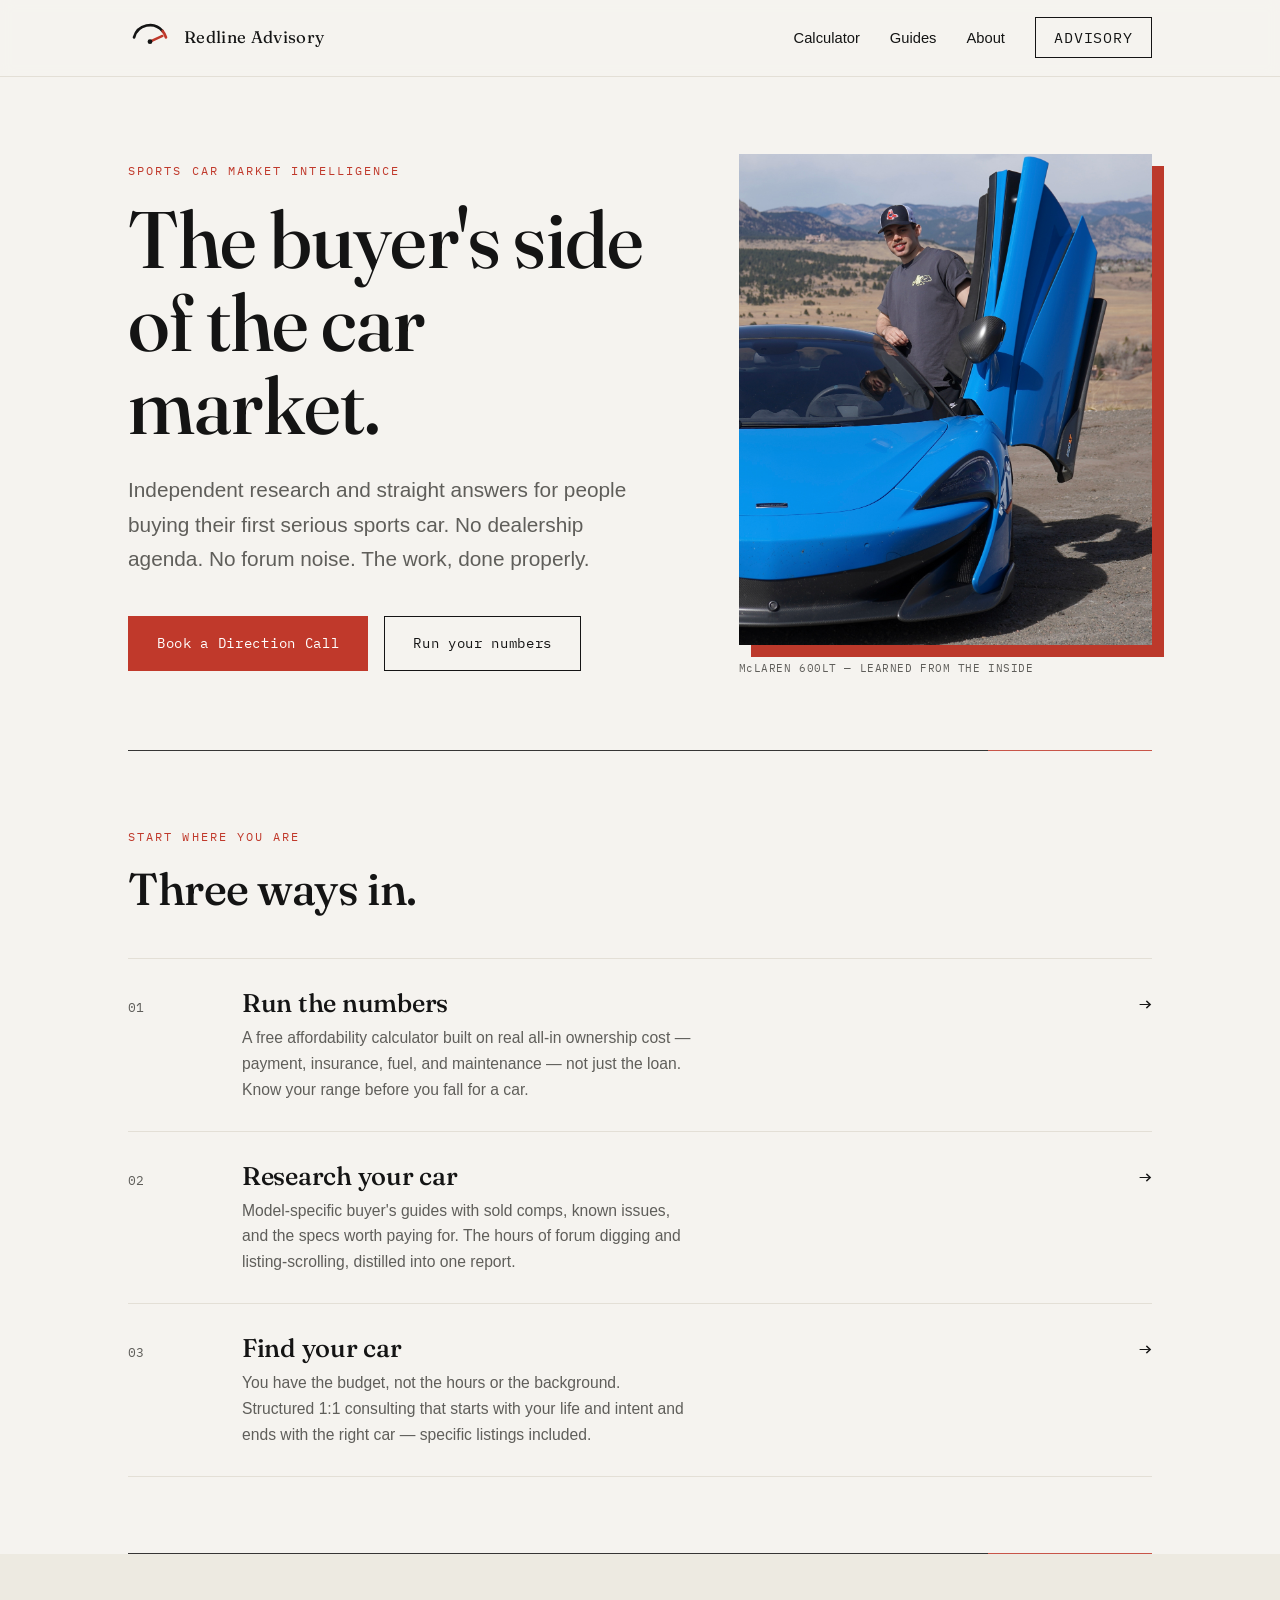
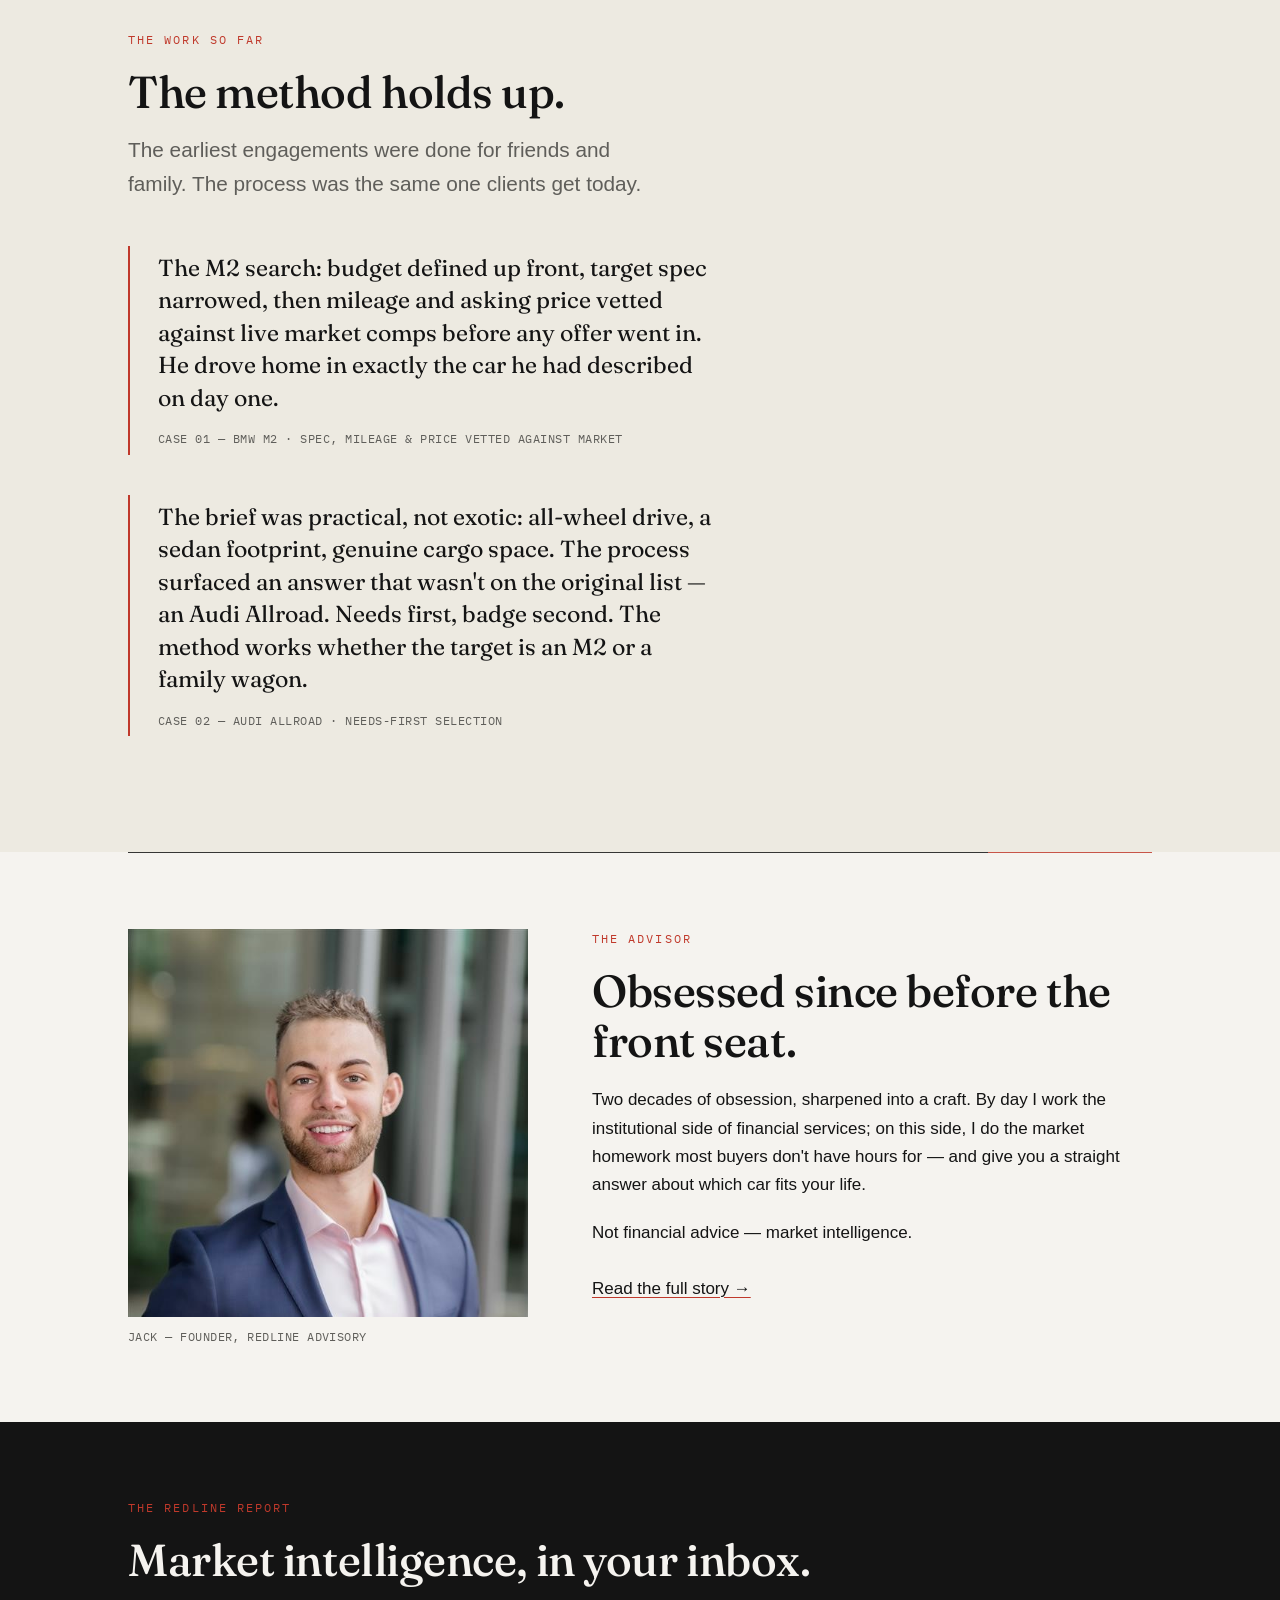
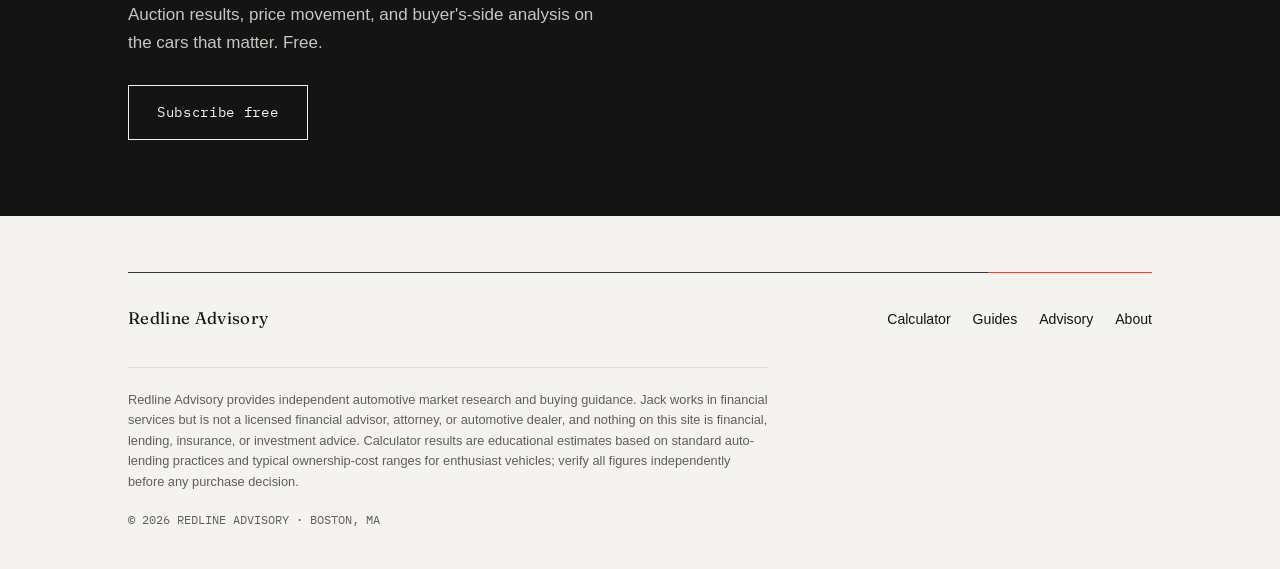
==== index.html @ b706e073 "Add files via upload Initial site — v2" ====
<!DOCTYPE html>
<html lang="en">
<head>
<meta charset="UTF-8">
<meta name="viewport" content="width=device-width, initial-scale=1.0">
<title>Redline Advisory — The buyer's side of the car market</title>
<meta name="description" content="Independent sports car market intelligence, buyer's guides, and 1:1 consulting for people buying their first serious sports car.">
<link rel="preconnect" href="https://fonts.googleapis.com">
<link rel="preconnect" href="https://fonts.gstatic.com" crossorigin>
<link href="https://fonts.googleapis.com/css2?family=Fraunces:opsz,wght@9..144,400;9..144,500;9..144,600&family=IBM+Plex+Mono:wght@400;500&display=swap" rel="stylesheet">
<link rel="stylesheet" href="styles.css">
</head>
<body>

<header class="nav-sticky"><div class="wrap">
  <nav class="nav">
    <a class="nav-logo" href="index.html" aria-label="Redline Advisory home">
      <svg width="44" height="44" viewBox="0 0 48 48" fill="none" xmlns="http://www.w3.org/2000/svg" role="img" aria-hidden="true">
        <path d="M6.6 23.3 A18 18 0 0 1 37.8 16.4" stroke="#141414" stroke-width="3" stroke-linecap="round"/>
        <path d="M37.8 16.4 A18 18 0 0 1 41.4 23.3" stroke="#C0392B" stroke-width="3" stroke-linecap="round"/>
        <line x1="24" y1="28" x2="37.6" y2="21.7" stroke="#C0392B" stroke-width="2.6" stroke-linecap="round"/>
        <circle cx="24" cy="28" r="2.6" fill="#141414"/>
      </svg>
      <span class="nav-wordmark">Redline Advisory</span>
    </a>
    <ul class="nav-links">
      <li class="hide-m"><a href="calculator.html">Calculator</a></li>
      <li class="hide-m"><a href="guides.html">Guides</a></li>
      <li class="hide-m"><a href="about.html">About</a></li>
      <li><a class="nav-cta" href="advisory.html">ADVISORY</a></li>
    </ul>
  </nav>
</div></header>

<main>
  <!-- HERO -->
  <section class="hero wrap">
    <div class="hero-split">
      <div>
        <span class="eyebrow">Sports Car Market Intelligence</span>
        <h1>The buyer's side of the car market.</h1>
        <p class="lede">Independent research and straight answers for people buying their first serious sports car. No dealership agenda. No forum noise. The work, done properly.</p>
        <div class="hero-actions">
          <a class="btn btn-solid" href="advisory.html">Book a Direction Call</a>
          <a class="btn btn-ghost" href="calculator.html">Run your numbers</a>
        </div>
      </div>
      <div class="hero-photo reveal in">
        <img src="images/mclaren-600lt.jpg" alt="Jack at the open door of a McLaren 600LT in the Colorado foothills" fetchpriority="high">
        <p class="photo-cap">McLAREN 600LT &mdash; LEARNED FROM THE INSIDE</p>
      </div>
    </div>
  </section>

  <div class="wrap"><hr class="redline-rule rule-anim"></div>

  <!-- PERSONA DOORS -->
  <section class="section wrap">
    <div class="section-head reveal">
      <span class="eyebrow">Start where you are</span>
      <h2>Three ways in.</h2>
    </div>

    <a class="door reveal" href="calculator.html">
      <span class="door-index">01</span>
      <span>
        <h3>Run the numbers</h3>
        <p>A free affordability calculator built on real all-in ownership cost — payment, insurance, fuel, and maintenance — not just the loan. Know your range before you fall for a car.</p>
      </span>
      <span class="door-arrow" aria-hidden="true">&rarr;</span>
    </a>

    <a class="door reveal" href="guides.html">
      <span class="door-index">02</span>
      <span>
        <h3>Research your car</h3>
        <p>Model-specific buyer's guides with sold comps, known issues, and the specs worth paying for. The hours of forum digging and listing-scrolling, distilled into one report.</p>
      </span>
      <span class="door-arrow" aria-hidden="true">&rarr;</span>
    </a>

    <a class="door reveal" href="advisory.html">
      <span class="door-index">03</span>
      <span>
        <h3>Find your car</h3>
        <p>You have the budget, not the hours or the background. Structured 1:1 consulting that starts with your life and intent and ends with the right car — specific listings included.</p>
      </span>
      <span class="door-arrow" aria-hidden="true">&rarr;</span>
    </a>
  </section>

  <div class="wrap"><hr class="redline-rule rule-anim"></div>

  <!-- PROOF -->
  <section class="section band-alt"><div class="wrap">
    <div class="section-head reveal">
      <span class="eyebrow">The work so far</span>
      <h2>The method holds up.</h2>
      <p class="lede" style="margin-top:16px;">The earliest engagements were done for friends and family. The process was the same one clients get today.</p>
    </div>

    <figure class="case reveal">
      <blockquote>The M2 search: budget defined up front, target spec narrowed, then mileage and asking price vetted against live market comps before any offer went in. He drove home in exactly the car he had described on day one.</blockquote>
      <figcaption>CASE 01 &mdash; BMW M2 &middot; SPEC, MILEAGE &amp; PRICE VETTED AGAINST MARKET</figcaption>
    </figure>

    <figure class="case reveal">
      <blockquote>The brief was practical, not exotic: all-wheel drive, a sedan footprint, genuine cargo space. The process surfaced an answer that wasn't on the original list &mdash; an Audi Allroad. Needs first, badge second. The method works whether the target is an M2 or a family wagon.</blockquote>
      <figcaption>CASE 02 &mdash; AUDI ALLROAD &middot; NEEDS-FIRST SELECTION</figcaption>
    </figure>
  </div></section>

  <div class="wrap"><hr class="redline-rule rule-anim"></div>

  <!-- ABOUT TEASER -->
  <section class="section wrap">
    <div class="about-grid">
      <div class="reveal">
        <img src="images/jack-headshot.jpg" alt="Jack, founder of Redline Advisory" loading="lazy">
        <p class="photo-cap">JACK &mdash; FOUNDER, REDLINE ADVISORY</p>
      </div>
      <div class="about-copy reveal">
        <span class="eyebrow">The advisor</span>
        <h2>Obsessed since before the front seat.</h2>
        <p style="margin-top:20px;">Two decades of obsession, sharpened into a craft. By day I work the institutional side of financial services; on this side, I do the market homework most buyers don't have hours for &mdash; and give you a straight answer about which car fits your life.</p>
        <p>Not financial advice &mdash; market intelligence.</p>
        <p style="margin-top:28px;"><a href="about.html">Read the full story &rarr;</a></p>
      </div>
    </div>
  </section>

  <!-- NEWSLETTER BAND -->
  <section class="news-band">
    <div class="wrap section">
      <span class="eyebrow">The Redline Report</span>
      <h2>Market intelligence, in your inbox.</h2>
      <p style="margin-top:16px;">Auction results, price movement, and buyer's-side analysis on the cars that matter. Free.</p>
      <!-- SWAP: replace href with your Beehiiv subscribe URL -->
      <a class="btn" href="#" data-placeholder="beehiiv">Subscribe free</a>
    </div>
  </section>
</main>

<footer class="wrap">
  <hr class="redline-rule rule-anim">
  <div class="foot-grid">
    <span class="nav-wordmark">Redline Advisory</span>
    <ul class="foot-links">
      <li><a href="calculator.html">Calculator</a></li>
      <li><a href="guides.html">Guides</a></li>
      <li><a href="advisory.html">Advisory</a></li>
      <li><a href="about.html">About</a></li>
    </ul>
  </div>
  <p class="disclaimer">Redline Advisory provides independent automotive market research and buying guidance. Jack works in financial services but is not a licensed financial advisor, attorney, or automotive dealer, and nothing on this site is financial, lending, insurance, or investment advice. Calculator results are educational estimates based on standard auto-lending practices and typical ownership-cost ranges for enthusiast vehicles; verify all figures independently before any purchase decision.</p>
  <p class="copyright">&copy; 2026 REDLINE ADVISORY &middot; BOSTON, MA</p>
</footer>

<script src="site.js"></script>
</body>
</html>
---- styles.css ----
/* ================================================================
   REDLINE ADVISORY — brand system
   Paper #F5F3EF · Ink #141414 · Redline #C0392B · Oxblood #8E2A20
   Graphite #5F5E5A · Hairline #E3DFD6
   Display: Fraunces · Body: system sans · Data: IBM Plex Mono
   Signature: the redline rule — hairline dividers that hit red
   ================================================================ */

:root {
  --paper: #F5F3EF;
  --ink: #141414;
  --red: #C0392B;
  --oxblood: #8E2A20;
  --graphite: #5F5E5A;
  --hairline: #E3DFD6;
  --display: "Fraunces", Georgia, "Times New Roman", serif;
  --body: -apple-system, BlinkMacSystemFont, "Segoe UI", Roboto, Helvetica, Arial, sans-serif;
  --mono: "IBM Plex Mono", "SF Mono", Menlo, Consolas, monospace;
  --max: 1120px;
  --pad: clamp(20px, 4vw, 48px);
}

* { margin: 0; padding: 0; box-sizing: border-box; }

html { scroll-behavior: smooth; }
@media (prefers-reduced-motion: reduce) {
  html { scroll-behavior: auto; }
  .reveal { opacity: 1 !important; transform: none !important; transition: none !important; }
}

body {
  background: var(--paper);
  color: var(--ink);
  font-family: var(--body);
  font-size: 17px;
  line-height: 1.65;
  -webkit-font-smoothing: antialiased;
}

.wrap { max-width: var(--max); margin: 0 auto; padding-left: var(--pad); padding-right: var(--pad); }

/* ---- The redline rule (signature element) ---- */
.redline-rule {
  height: 1px;
  border: 0;
  background: linear-gradient(90deg, var(--ink) 0%, var(--ink) 84%, var(--red) 84%, var(--red) 100%);
  opacity: 0.85;
}

/* ---- Type ---- */
h1, h2, h3 { font-family: var(--display); font-weight: 500; letter-spacing: -0.01em; }
h1 { font-size: clamp(2.6rem, 7vw, 5rem); line-height: 1.04; }
h2 { font-size: clamp(1.8rem, 4vw, 2.8rem); line-height: 1.12; }
h3 { font-size: clamp(1.25rem, 2.4vw, 1.6rem); line-height: 1.25; }

.eyebrow {
  font-family: var(--mono);
  font-size: 0.72rem;
  letter-spacing: 0.18em;
  text-transform: uppercase;
  color: var(--red);
  display: block;
  margin-bottom: 18px;
}

.lede { font-size: clamp(1.05rem, 1.8vw, 1.3rem); color: var(--graphite); max-width: 46ch; }

.mono { font-family: var(--mono); }

a { color: var(--ink); text-decoration-color: var(--red); text-decoration-thickness: 1px; text-underline-offset: 3px; }
a:hover { color: var(--oxblood); }
a:focus-visible, button:focus-visible, input:focus-visible, select:focus-visible {
  outline: 2px solid var(--red); outline-offset: 3px; border-radius: 2px;
}

/* ---- Nav ---- */
.nav {
  display: flex; align-items: center; justify-content: space-between;
  padding-top: 26px; padding-bottom: 26px;
}
.nav-logo { display: flex; align-items: center; gap: 12px; text-decoration: none; }
.nav-logo svg { display: block; }
.nav-wordmark { font-family: var(--display); font-size: 1.05rem; letter-spacing: 0.02em; }
.nav-links { display: flex; align-items: center; gap: clamp(14px, 2.5vw, 30px); list-style: none; }
.nav-links a { text-decoration: none; font-size: 0.92rem; color: var(--ink); }
.nav-links a.active { color: var(--red); }
.nav-cta {
  font-family: var(--mono); font-size: 0.78rem; letter-spacing: 0.06em;
  border: 1px solid var(--ink); padding: 10px 18px; text-decoration: none;
  transition: background 0.18s ease, color 0.18s ease;
}
.nav-cta:hover { background: var(--ink); color: var(--paper); }
@media (max-width: 760px) {
  .nav-links li.hide-m { display: none; }
}

/* ---- Buttons ---- */
.btn {
  display: inline-block; font-family: var(--mono); font-size: 0.85rem;
  letter-spacing: 0.05em; padding: 15px 28px; text-decoration: none;
  border: 1px solid var(--ink); color: var(--ink); background: transparent;
  cursor: pointer; transition: background 0.18s ease, color 0.18s ease, border-color 0.18s ease;
}
.btn-solid { background: var(--red); border-color: var(--red); color: #fff; }
.btn-solid:hover { background: var(--oxblood); border-color: var(--oxblood); color: #fff; }
.btn-ghost:hover { background: var(--ink); color: var(--paper); }

/* ---- Hero ---- */
.hero { padding-top: clamp(60px, 10vw, 130px); padding-bottom: clamp(60px, 9vw, 110px); }
.hero h1 { max-width: 15ch; }
.hero .lede { margin-top: 26px; }
.hero-actions { margin-top: 40px; display: flex; gap: 16px; flex-wrap: wrap; }

/* ---- Section scaffolding ---- */
.section { padding-top: clamp(56px, 8vw, 100px); padding-bottom: clamp(56px, 8vw, 100px); }
.section-head { margin-bottom: clamp(32px, 5vw, 56px); max-width: 60ch; }

/* ---- Persona doors (routing rows) ---- */
.door {
  display: grid; grid-template-columns: 90px 1fr auto; gap: 24px; align-items: baseline;
  padding: 34px 0; text-decoration: none; color: var(--ink);
  border-top: 1px solid var(--hairline);
  transition: padding-left 0.22s ease;
}
.door:last-of-type { border-bottom: 1px solid var(--hairline); }
.door:hover { padding-left: 10px; }
.door:hover .door-arrow { color: var(--red); transform: translateX(6px); }
.door-index { font-family: var(--mono); font-size: 0.8rem; color: var(--graphite); }
.door h3 { transition: color 0.18s ease; }
.door:hover h3 { color: var(--oxblood); }
.door p { color: var(--graphite); margin-top: 6px; font-size: 0.98rem; max-width: 52ch; }
.door-arrow { font-family: var(--mono); font-size: 1.3rem; transition: transform 0.22s ease, color 0.18s ease; }
@media (max-width: 640px) {
  .door { grid-template-columns: 1fr auto; }
  .door-index { display: none; }
}

/* ---- Cards / offers ---- */
.offer-grid { display: grid; grid-template-columns: repeat(auto-fit, minmax(300px, 1fr)); gap: 28px; }
.offer {
  border: 1px solid var(--ink); padding: 36px 32px; background: #FBFAF7;
  display: flex; flex-direction: column;
}
.offer.featured { border-color: var(--red); box-shadow: 6px 6px 0 var(--red); }
.offer-price { font-family: var(--mono); font-size: 1.9rem; margin: 18px 0 4px; }
.offer-price .per { font-size: 0.8rem; color: var(--graphite); }
.offer ul { list-style: none; margin: 22px 0 30px; flex: 1; }
.offer ul li { padding: 9px 0 9px 26px; position: relative; border-top: 1px solid var(--hairline); font-size: 0.95rem; }
.offer ul li::before { content: "—"; position: absolute; left: 0; color: var(--red); }
.offer .btn { text-align: center; }
.offer-tag { font-family: var(--mono); font-size: 0.68rem; letter-spacing: 0.16em; text-transform: uppercase; color: var(--graphite); }

/* ---- Process steps ---- */
.steps { display: grid; grid-template-columns: repeat(auto-fit, minmax(240px, 1fr)); gap: 36px; counter-reset: step; }
.step { border-top: 2px solid var(--ink); padding-top: 20px; position: relative; }
.step::after { content: ""; position: absolute; top: -2px; left: 0; width: 34px; height: 2px; background: var(--red); }
.step-num { font-family: var(--mono); font-size: 0.75rem; color: var(--red); letter-spacing: 0.15em; }
.step h3 { margin: 10px 0 8px; font-size: 1.2rem; }
.step p { color: var(--graphite); font-size: 0.95rem; }

/* ---- Proof / case studies ---- */
.case { border-left: 2px solid var(--red); padding: 6px 0 6px 28px; margin-bottom: 40px; max-width: 62ch; }
.case blockquote { font-family: var(--display); font-size: clamp(1.15rem, 2vw, 1.45rem); line-height: 1.4; }
.case figcaption { margin-top: 14px; font-family: var(--mono); font-size: 0.78rem; color: var(--graphite); letter-spacing: 0.04em; }

/* ---- About ---- */
.about-grid { display: grid; grid-template-columns: 1fr 1.4fr; gap: clamp(32px, 5vw, 72px); align-items: start; }
.about-grid img { width: 100%; height: auto; display: block; filter: saturate(0.92); }
.about-grid .photo-cap { font-family: var(--mono); font-size: 0.72rem; color: var(--graphite); margin-top: 10px; letter-spacing: 0.04em; }
.about-copy p + p { margin-top: 20px; }
@media (max-width: 800px) { .about-grid { grid-template-columns: 1fr; } }

/* ---- Newsletter band ---- */
.news-band { background: var(--ink); color: var(--paper); }
.news-band .eyebrow { color: var(--red); }
.news-band h2 { color: var(--paper); }
.news-band p { color: #C9C6BF; max-width: 52ch; }
.news-band .btn { border-color: var(--paper); color: var(--paper); margin-top: 28px; }
.news-band .btn:hover { background: var(--paper); color: var(--ink); }

/* ---- Footer ---- */
footer { padding: 56px 0 40px; }
.foot-grid { display: flex; justify-content: space-between; gap: 32px; flex-wrap: wrap; margin-top: 32px; }
.foot-links { list-style: none; display: flex; gap: 22px; flex-wrap: wrap; }
.foot-links a { font-size: 0.88rem; text-decoration: none; }
.disclaimer {
  margin-top: 34px; padding-top: 22px; border-top: 1px solid var(--hairline);
  font-size: 0.8rem; color: var(--graphite); max-width: 90ch; line-height: 1.6;
}
.copyright { font-family: var(--mono); font-size: 0.72rem; color: var(--graphite); margin-top: 18px; }

/* ---- Calculator ---- */
.calc-grid { display: grid; grid-template-columns: 1fr 1.2fr; gap: clamp(32px, 5vw, 64px); align-items: start; }
@media (max-width: 860px) { .calc-grid { grid-template-columns: 1fr; } }
.calc-form label { display: block; font-family: var(--mono); font-size: 0.72rem; letter-spacing: 0.12em; text-transform: uppercase; color: var(--graphite); margin: 22px 0 8px; }
.calc-form input, .calc-form select {
  width: 100%; padding: 13px 14px; font-family: var(--mono); font-size: 1rem;
  border: 1px solid var(--ink); background: #FBFAF7; color: var(--ink);
}
.calc-form .btn { width: 100%; margin-top: 30px; }
.tier { border: 1px solid var(--ink); background: #FBFAF7; padding: 26px 26px 22px; margin-bottom: 18px; position: relative; }
.tier-label { font-family: var(--mono); font-size: 0.7rem; letter-spacing: 0.16em; text-transform: uppercase; }
.tier-price { font-family: var(--display); font-size: clamp(1.9rem, 3.5vw, 2.6rem); margin: 6px 0 2px; }
.tier-sub { font-size: 0.88rem; color: var(--graphite); }
.tier-meter { height: 5px; background: var(--hairline); margin-top: 16px; position: relative; overflow: hidden; }
.tier-meter span { position: absolute; inset: 0 auto 0 0; background: var(--ink); }
.tier.t1 .tier-meter span { width: 60%; }
.tier.t2 .tier-meter span { width: 80%; background: linear-gradient(90deg, var(--ink) 75%, var(--red) 75%); }
.tier.t3 .tier-meter span { width: 100%; background: linear-gradient(90deg, var(--ink) 60%, var(--red) 60%); }
.tier.t3 { border-color: var(--red); }
.tier.t3 .tier-label { color: var(--red); }
.calc-note { font-size: 0.85rem; color: var(--graphite); margin-top: 22px; line-height: 1.6; }
.methodology { background: #FBFAF7; border: 1px solid var(--hairline); padding: 30px 32px; margin-top: 48px; }
.methodology h3 { margin-bottom: 12px; }
.methodology p { font-size: 0.92rem; color: var(--graphite); }
.methodology p + p { margin-top: 12px; }

/* ---- Guides ---- */
.guide-row { display: grid; grid-template-columns: auto 1fr auto; gap: 26px; align-items: center; padding: 30px 0; border-top: 1px solid var(--hairline); }
.guide-row:last-of-type { border-bottom: 1px solid var(--hairline); }
.guide-badge { font-family: var(--mono); font-size: 0.68rem; letter-spacing: 0.14em; text-transform: uppercase; border: 1px solid var(--ink); padding: 6px 10px; white-space: nowrap; }
.guide-badge.soon { border-color: var(--graphite); color: var(--graphite); }
.guide-row p { color: var(--graphite); font-size: 0.95rem; margin-top: 4px; }
@media (max-width: 640px) { .guide-row { grid-template-columns: 1fr; gap: 12px; } }

/* ---- Reveal animation ---- */
.reveal { opacity: 0; transform: translateY(18px); transition: opacity 0.6s ease, transform 0.6s ease; }
.reveal.in { opacity: 1; transform: none; }

/* ================================================================
   v2 refinements — density, flow, sticky nav, tach gauges
   ================================================================ */

/* Tighter vertical rhythm */
.section { padding-top: clamp(44px, 6vw, 76px); padding-bottom: clamp(44px, 6vw, 76px); }
.hero { padding-top: clamp(40px, 6vw, 84px); padding-bottom: clamp(40px, 6vw, 72px); }
.section-head { margin-bottom: clamp(26px, 4vw, 44px); }
.door { padding: 28px 0; }

/* Sticky nav */
.nav-sticky {
  position: sticky; top: 0; z-index: 50;
  background: rgba(245, 243, 239, 0.92);
  backdrop-filter: blur(7px); -webkit-backdrop-filter: blur(7px);
  border-bottom: 1px solid var(--hairline);
}
.nav-sticky .nav { padding-top: 16px; padding-bottom: 16px; }

/* Split hero with photo */
.hero-split { display: grid; grid-template-columns: 1.15fr 0.85fr; gap: clamp(28px, 4vw, 64px); align-items: center; }
.hero-photo img { width: 100%; height: auto; display: block; filter: saturate(0.95) contrast(1.02); box-shadow: 12px 12px 0 var(--red); }
.hero-photo .photo-cap { font-family: var(--mono); font-size: 0.7rem; color: var(--graphite); margin-top: 14px; letter-spacing: 0.05em; }
@media (max-width: 880px) { .hero-split { grid-template-columns: 1fr; } .hero-photo { max-width: 440px; } }

/* Alternating band for flow */
.band-alt { background: #EDEAE1; }

/* Redline rules draw themselves in */
.redline-rule { transform-origin: left center; }
.rule-anim { transform: scaleX(0); transition: transform 0.9s cubic-bezier(0.22, 0.9, 0.3, 1); }
.rule-anim.in { transform: scaleX(1); }
@media (prefers-reduced-motion: reduce) { .rule-anim { transform: none; transition: none; } }

/* Staggered reveals inside sections */
.reveal:nth-child(2) { transition-delay: 0.08s; }
.reveal:nth-child(3) { transition-delay: 0.16s; }
.reveal:nth-child(4) { transition-delay: 0.24s; }

/* Tier cards become tachometers */
.tier { display: grid; grid-template-columns: 1fr auto; column-gap: 20px; align-items: center; }
.tier-text { min-width: 0; }
.tier-gauge { width: 128px; height: 78px; }
.tier-gauge .needle { transform-origin: 64px 66px; transition: transform 1s cubic-bezier(0.34, 1.25, 0.42, 1); }
@media (prefers-reduced-motion: reduce) { .tier-gauge .needle { transition: none; } }
.tier-meter { display: none; }
@media (max-width: 480px) { .tier-gauge { width: 104px; height: 64px; } .tier-gauge .needle { transform-origin: 52px 54px; } }
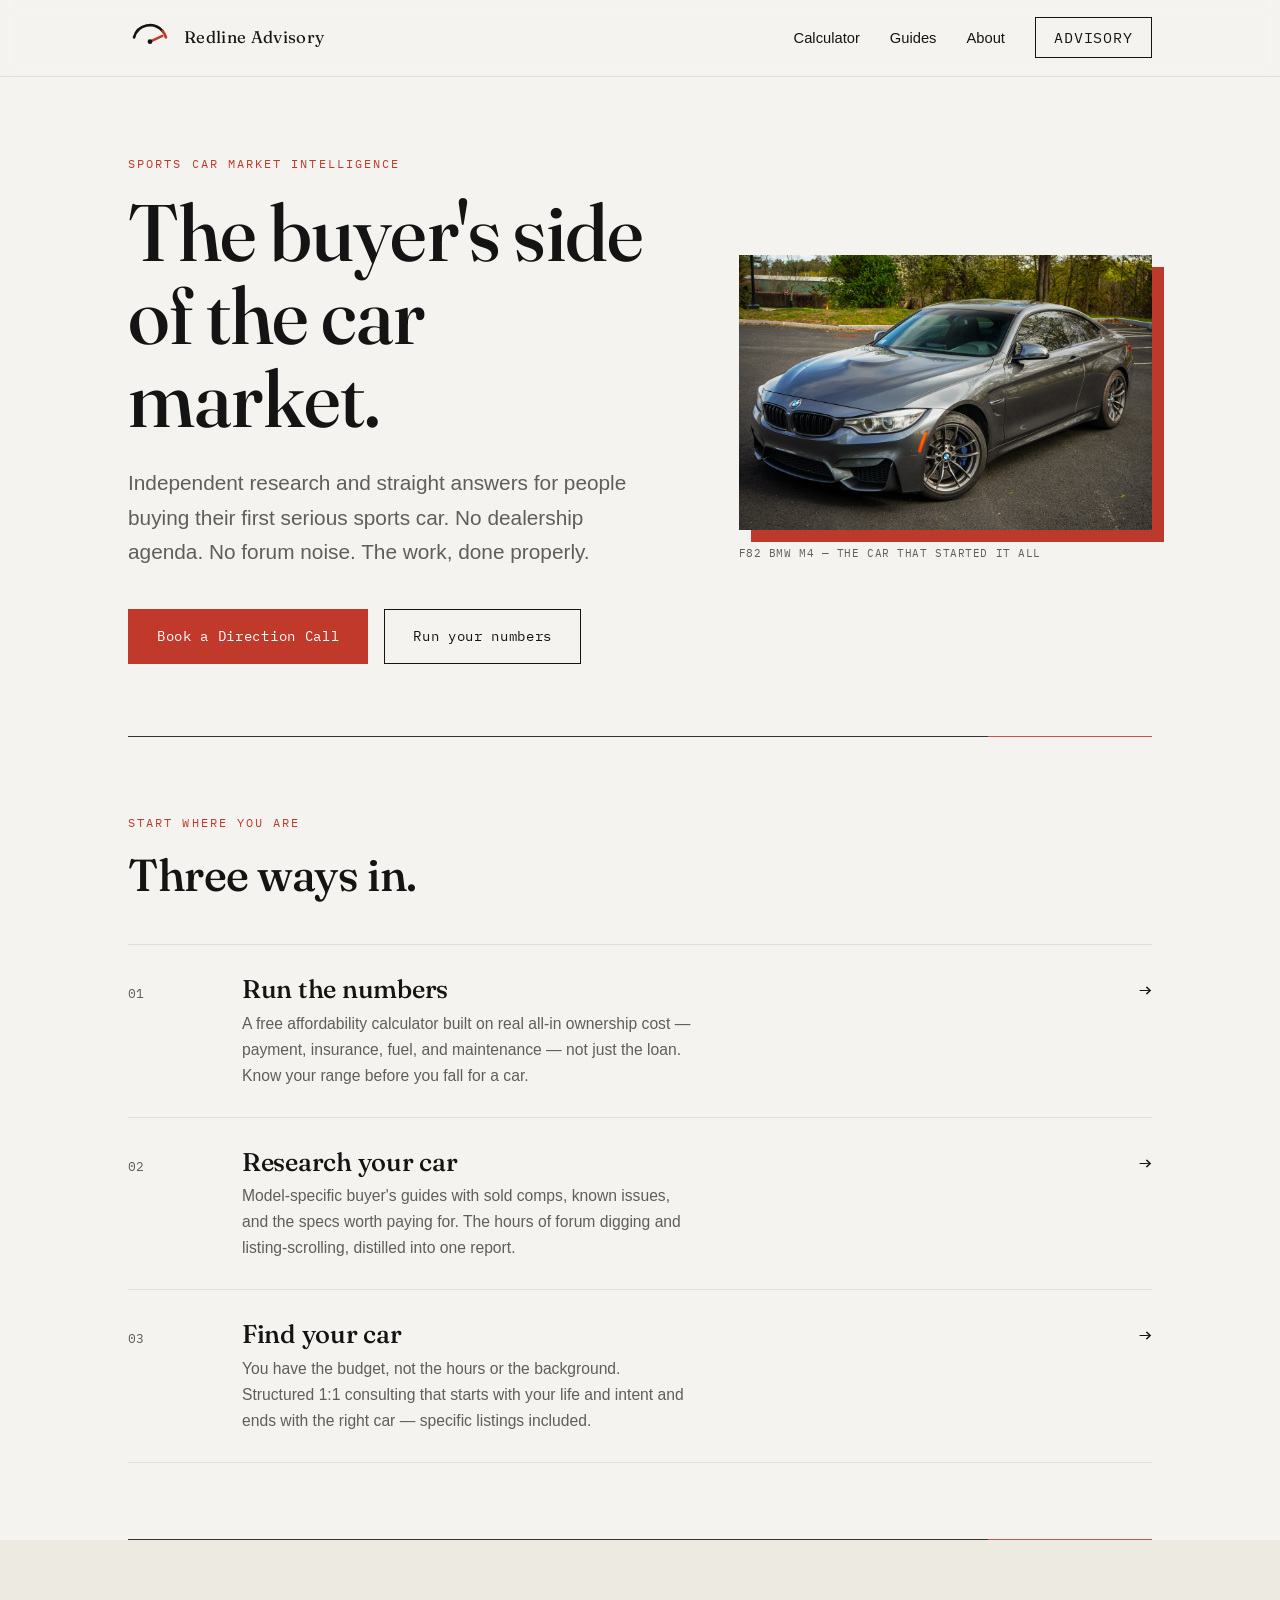
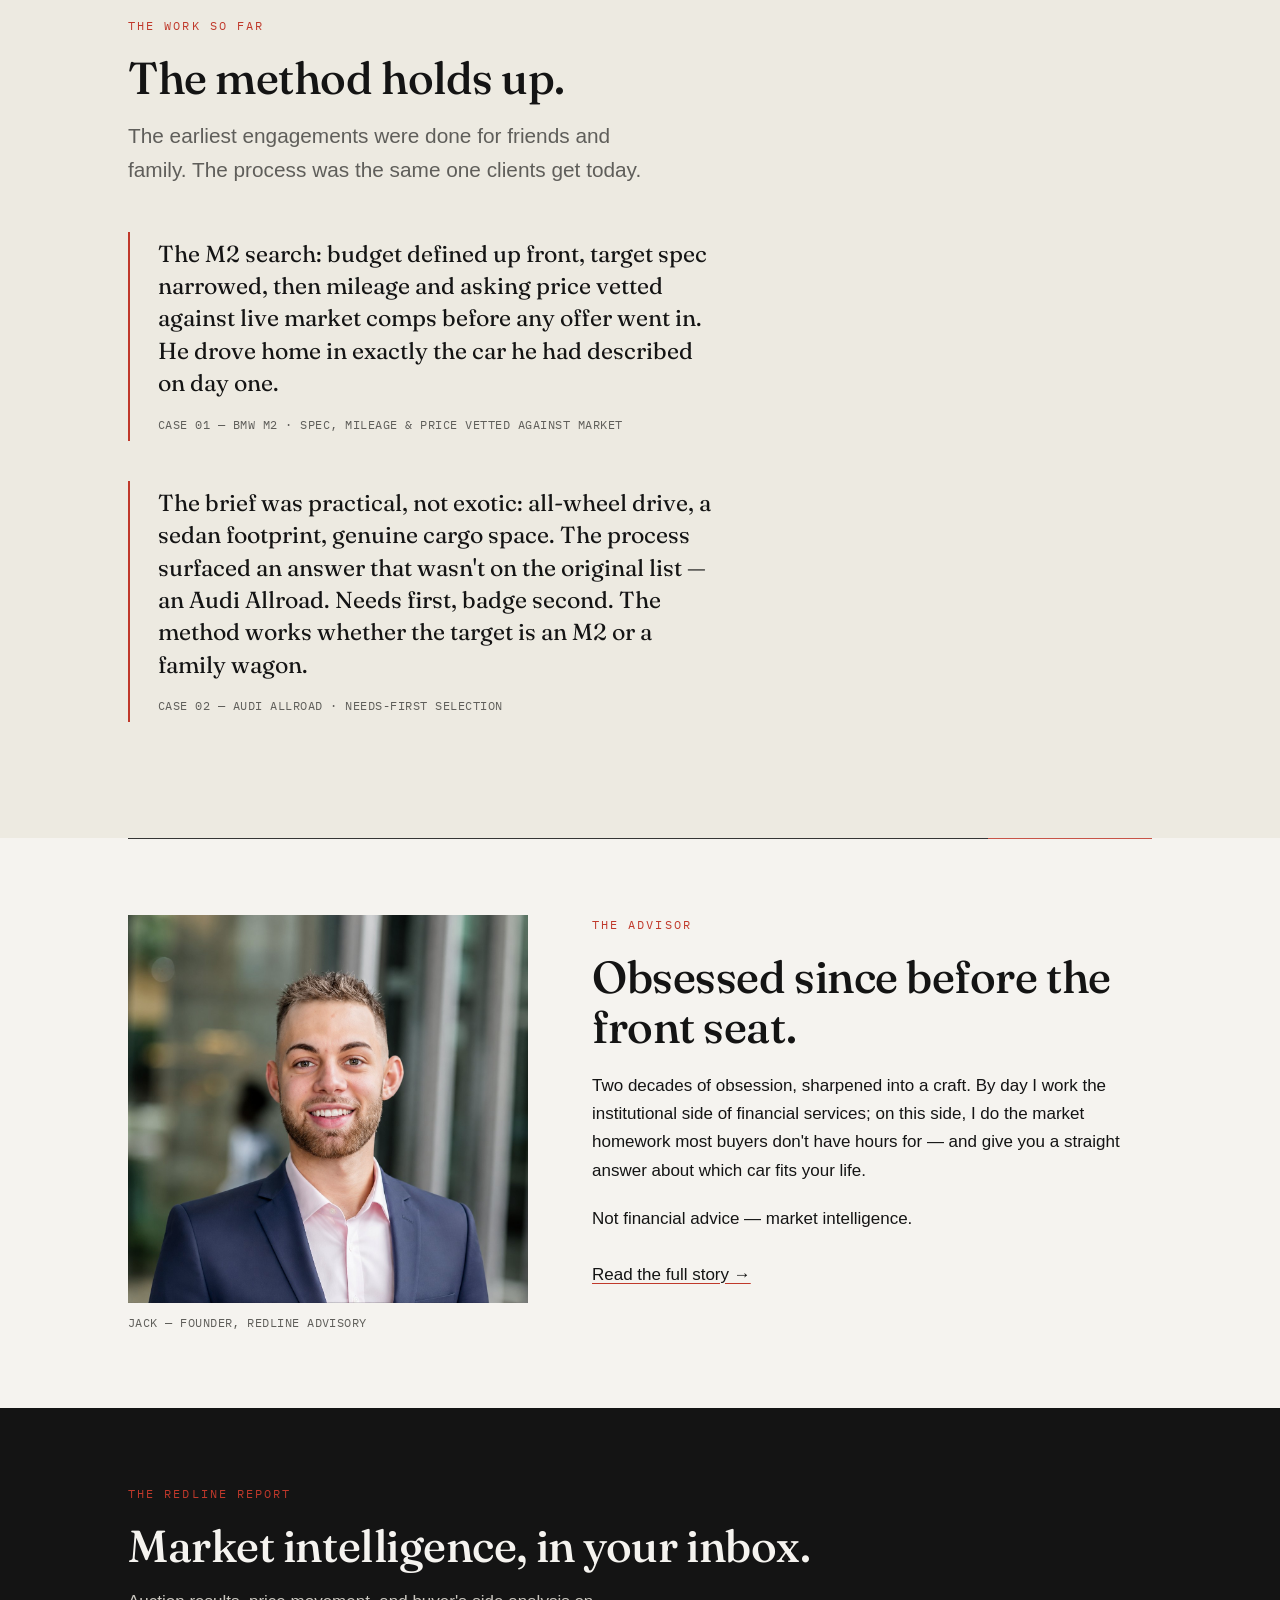
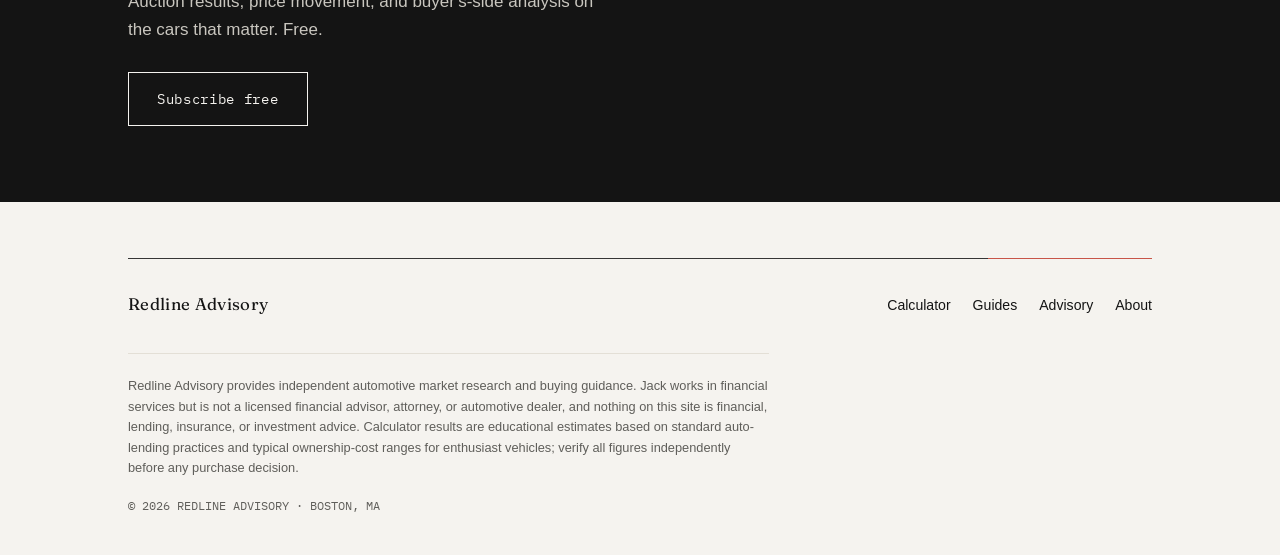
==== commit aa9c9061: "Swap homepage hero to M4" ====
--- a/index.html
+++ b/index.html
@@ -46,8 +46,8 @@
         </div>
       </div>
       <div class="hero-photo reveal in">
-        <img src="images/mclaren-600lt.jpg" alt="Jack at the open door of a McLaren 600LT in the Colorado foothills" fetchpriority="high">
-        <p class="photo-cap">McLAREN 600LT &mdash; LEARNED FROM THE INSIDE</p>
+        <img src="images/bmw-m4-guide.jpg" alt="Mineral Grey BMW M4 F82 coupe, front three-quarter view" fetchpriority="high">
+        <p class="photo-cap">F82 BMW M4 &mdash; THE CAR THAT STARTED IT ALL</p>
       </div>
     </div>
   </section>
--- a/styles.css
+++ b/styles.css
@@ -1,9 +1,9 @@
 /* ================================================================
-   REDLINE ADVISORY — brand system
-   Paper #F5F3EF · Ink #141414 · Redline #C0392B · Oxblood #8E2A20
-   Graphite #5F5E5A · Hairline #E3DFD6
-   Display: Fraunces · Body: system sans · Data: IBM Plex Mono
-   Signature: the redline rule — hairline dividers that hit red
+   REDLINE ADVISORY - brand system
+   Paper #F5F3EF . Ink #141414 . Redline #C0392B . Oxblood #8E2A20
+   Graphite #5F5E5A . Hairline #E3DFD6
+   Display: Fraunces . Body: system sans . Data: IBM Plex Mono
+   Signature: the redline rule - hairline dividers that hit red
    ================================================================ */
 
 :root {
@@ -146,7 +146,7 @@
 .offer-price .per { font-size: 0.8rem; color: var(--graphite); }
 .offer ul { list-style: none; margin: 22px 0 30px; flex: 1; }
 .offer ul li { padding: 9px 0 9px 26px; position: relative; border-top: 1px solid var(--hairline); font-size: 0.95rem; }
-.offer ul li::before { content: "—"; position: absolute; left: 0; color: var(--red); }
+.offer ul li::before { content: "\2014"; position: absolute; left: 0; color: var(--red); }
 .offer .btn { text-align: center; }
 .offer-tag { font-family: var(--mono); font-size: 0.68rem; letter-spacing: 0.16em; text-transform: uppercase; color: var(--graphite); }
 
@@ -222,13 +222,16 @@
 .guide-badge.soon { border-color: var(--graphite); color: var(--graphite); }
 .guide-row p { color: var(--graphite); font-size: 0.95rem; margin-top: 4px; }
 @media (max-width: 640px) { .guide-row { grid-template-columns: 1fr; gap: 12px; } }
+.guide-row-thumb { grid-template-columns: 88px auto 1fr auto; }
+.guide-thumb { width: 88px; height: 88px; object-fit: cover; border: 1px solid var(--ink); display: block; }
+@media (max-width: 640px) { .guide-row-thumb { grid-template-columns: 1fr; } .guide-thumb { width: 100%; height: 160px; } }
 
 /* ---- Reveal animation ---- */
 .reveal { opacity: 0; transform: translateY(18px); transition: opacity 0.6s ease, transform 0.6s ease; }
 .reveal.in { opacity: 1; transform: none; }
 
 /* ================================================================
-   v2 refinements — density, flow, sticky nav, tach gauges
+      v2 refinements - density, flow, sticky nav, tach gauges
    ================================================================ */
 
 /* Tighter vertical rhythm */
@@ -274,3 +277,19 @@
 @media (prefers-reduced-motion: reduce) { .tier-gauge .needle { transition: none; } }
 .tier-meter { display: none; }
 @media (max-width: 480px) { .tier-gauge { width: 104px; height: 64px; } .tier-gauge .needle { transform-origin: 52px 54px; } }
+
+/* ---- Request-a-report form ---- */
+.request-form { max-width: 640px; }
+.rf-grid { display: grid; grid-template-columns: 1fr 1fr; gap: 20px; }
+@media (max-width: 520px) { .rf-grid { grid-template-columns: 1fr; } }
+.request-form label { display: block; font-family: var(--mono); font-size: 0.72rem; letter-spacing: 0.12em; text-transform: uppercase; color: var(--graphite); margin: 22px 0 8px; }
+.rf-opt { text-transform: none; letter-spacing: 0; color: var(--hairline); color: #A9A69D; }
+.request-form input, .request-form textarea {
+  width: 100%; padding: 13px 14px; font-family: var(--body); font-size: 1rem;
+  border: 1px solid var(--ink); background: #FBFAF7; color: var(--ink); border-radius: 0;
+}
+.request-form textarea { resize: vertical; }
+.request-form .btn { margin-top: 28px; }
+.rf-status { margin-top: 16px; font-size: 0.92rem; min-height: 1.2em; }
+.rf-status.ok { color: var(--oxblood); }
+.rf-status.err { color: var(--red); }
